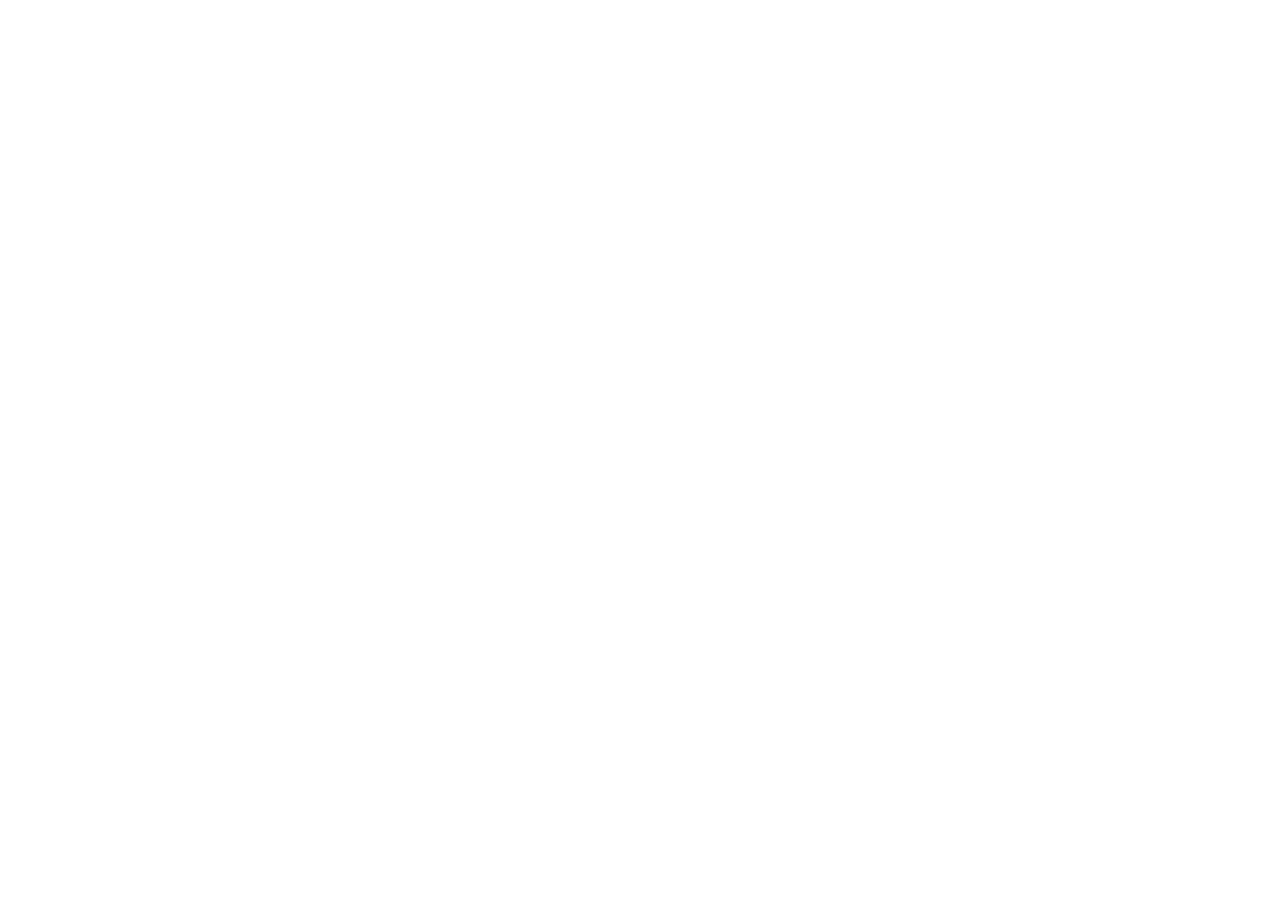
==== form.html @ 47bfc974 "add form files structure" ====
<!DOCTYPE html>
<html lang="en">

<head>
    <meta charset="UTF-8">
    <meta name="viewport" content="width=device-width, initial-scale=1.0">
    <meta http-equiv="X-UA-Compatible" content="ie=edge">
    <link rel="stylesheet" href="form.css">
    <title>Volt Roskilde - Checkout</title>
</head>

<body>
    

    <script src="form.js"></script>
</body>

</html>
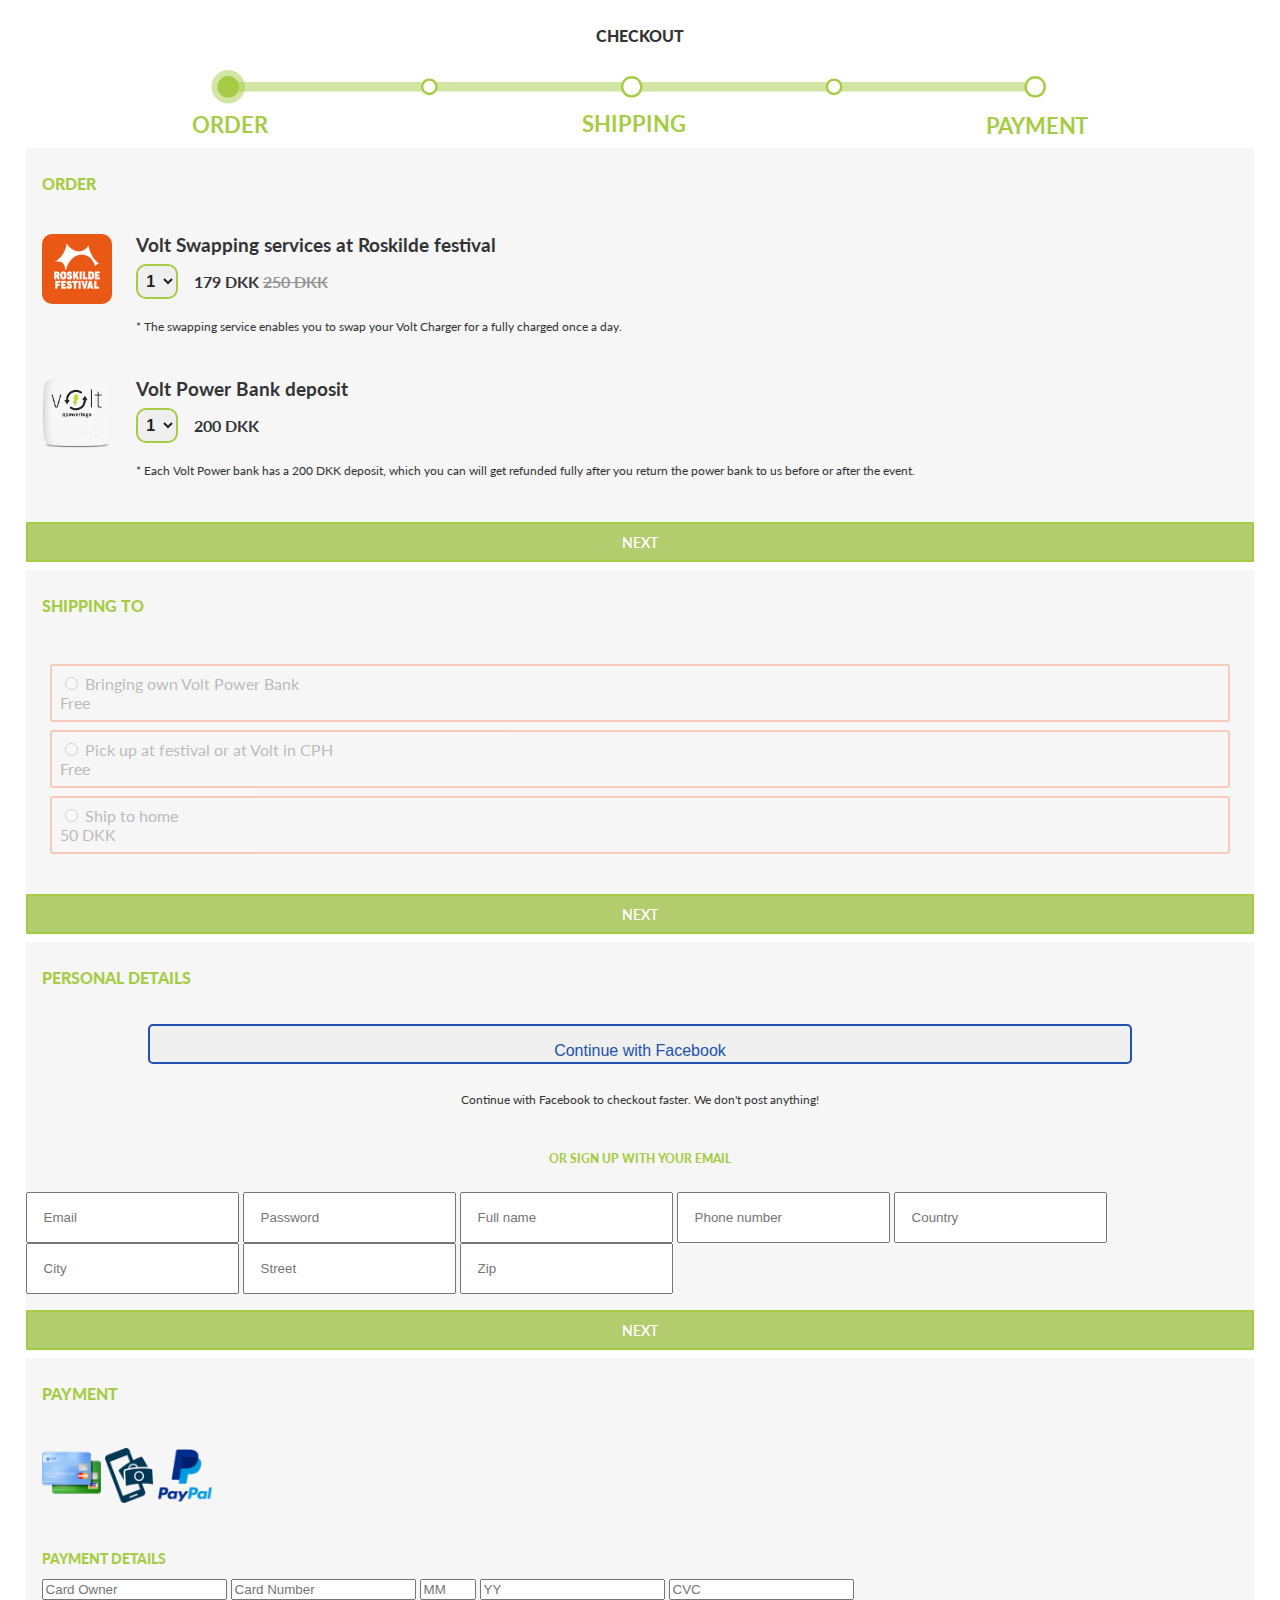
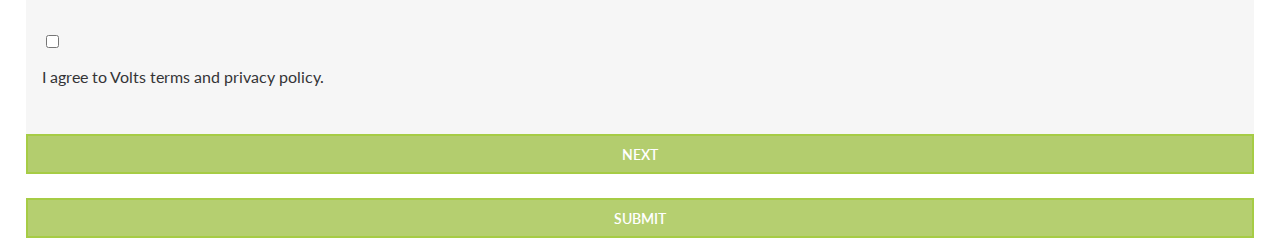
==== commit d18f62c0: "add full structure and a small part of js" ====
--- a/form.html
+++ b/form.html
@@ -5,13 +5,221 @@
     <meta charset="UTF-8">
     <meta name="viewport" content="width=device-width, initial-scale=1.0">
     <meta http-equiv="X-UA-Compatible" content="ie=edge">
+    <link rel="stylesheet" href="https://use.fontawesome.com/releases/v5.8.1/css/all.css"
+        integrity="sha384-50oBUHEmvpQ+1lW4y57PTFmhCaXp0ML5d60M1M7uH2+nqUivzIebhndOJK28anvf" crossorigin="anonymous">
+    <link href="https://fonts.googleapis.com/css?family=Lato:400,700,900" rel="stylesheet">
     <link rel="stylesheet" href="form.css">
     <title>Volt Roskilde - Checkout</title>
 </head>
 
 <body>
-    
-
+
+    <header id="header">
+        <h1 id="link__back"><i class="fas fa-chevron-left"></i></h1>
+        <h1>CHECKOUT</h1>
+    </header>
+
+    <!-- PROGRESS BAR -->
+    <section id="section__status" class="position--center">
+        <!-- Progress bar SVG -->
+        <svg id="progressBar" data-name="Layer 1" viewBox="0 0 373.65 29.23">
+
+            <g id="line" class="cls-1">
+                <rect class="cls-2" x="13.94" y="5" width="340" height="4" />
+            </g>
+
+            <circle id="active" class="cls-3" cx="14.94" cy="7" r="7" />
+            <circle id="step3" class="cls-4" cx="351.94" cy="7" r="4" />
+            <circle id="step2-5" class="cls-4" cx="267.94" cy="7" r="3" />
+            <circle id="step2" class="cls-4" cx="183.44" cy="7" r="4" />
+            <circle id="step1-5" class="cls-4" cx="98.94" cy="7" r="3" />
+            <circle id="step1" class="cls-5" cx="14.94" cy="7" r="4" /><text class="cls-6"
+                transform="translate(0 26.44)">ORDER</text><text class="cls-6"
+                transform="translate(162.53 25.97)">SHIPPING</text><text class="cls-6" transform="translate(331.24 26.66)">
+                <tspan class="cls-7">P</tspan>
+                <tspan class="cls-8" x="5.12" y="0">A</tspan>
+                <tspan x="10.69" y="0">YMEN</tspan>
+                <tspan class="cls-9" x="37.14" y="0">T</tspan>
+            </text>
+        </svg>
+    </section>
+
+    <!-- FORM -->
+    <form action="">
+        <!-- PLACE ORDER -->
+        <section>
+            <header class="sec__title">
+                <h2>ORDER</h2>
+                <h2 id="edit-order" class="clickable hide"><i class="fas fa-pen"></i></h2>
+            </header>
+
+            <article>
+                <div class="sec__product">
+                    <img class="border__radius--light" src="imgs/roskilde-festival-2019.png" alt="product image">
+                    <div class="product__details">
+                        <h3>Volt Swapping services at Roskilde festival</h3>
+
+                        <div class="display__flex ">
+                            <select class="border__radius--light border--dark"  id="inputQtySwap" name="quantity" required>
+                                <option value="1">1</option>
+                                <option value="2">2</option>
+                                <option value="3">3</option>
+                                <option value="4">4</option>
+                                <option value="5">5</option>
+                                <option value="6">6</option>
+                                <option value="7">7</option>
+                                <option value="8">8</option>
+                                <option value="9">9</option>
+                                <option value="10">10</option>
+                                <option value="11">11</option>
+                                <option value="12">12</option>
+                                <option value="13">13</option>
+                                <option value="14">14</option>
+                                <option value="15">15</option>
+                                <option value="16">16</option>
+                                <option value="17">17</option>
+                                <option value="18">18</option>
+                                <option value="19">19</option>
+                                <option value="20">20</option>
+                            </select>
+                            <p><span id="sec__price--new">179 DKK</span> <span id="sec__price--old">250 DKK</span></p>
+                        </div>
+
+                        <p class="text--details">
+                            * The swapping service enables you to swap your Volt Charger for a fully charged once a day.
+                        </p>
+                    </div>
+                </div>
+            </article>
+
+            <article>
+                <div class="sec__product">
+                    <img class="border__radius--light" src="imgs/volt-charger-trimmed.png" alt="product image">
+                    <div class="product__details">
+                        <h3>Volt Power Bank deposit</h3>
+            
+                        <div class="display__flex ">
+                            <select class="border__radius--light border--dark" id="inputQtyBattery" name="quantity" required>
+                                <option value="0">0</option>
+                                <option selected="selected" value="1">1</option>
+                                <option value="2">2</option>
+                                <option value="3">3</option>
+                                <option value="4">4</option>
+                                <option value="5">5</option>
+                                <option value="6">6</option>
+                                <option value="7">7</option>
+                                <option value="8">8</option>
+                                <option value="9">9</option>
+                                <option value="10">10</option>
+                                <option value="11">11</option>
+                                <option value="12">12</option>
+                                <option value="13">13</option>
+                                <option value="14">14</option>
+                                <option value="15">15</option>
+                                <option value="16">16</option>
+                                <option value="17">17</option>
+                                <option value="18">18</option>
+                                <option value="19">19</option>
+                                <option value="20">20</option>
+                            </select>
+                        <p id="sec__price">200 DKK</p>                        
+                    </div>
+                        <p class="text--details">
+                            * Each Volt Power bank has a 200 DKK deposit, which you can will get refunded fully after you return the power bank to
+                            us before or after the event.
+                        </p>
+                </div>
+                </div>
+            </article>
+
+            <button id="btn__order" class="btn__next border--dark">NEXT</button>
+        </section>
+
+        <!-- SHIPPING TO -->
+        <section>
+            <header class="sec__title">
+                <h2>SHIPPING TO</h2>
+                <h2 id="edit-shipping" class="clickable"><i class="fas fa-pen"></i></h2>
+            </header>
+
+            <div class="radio-box">
+                <div class="border--light">
+                    <input type="radio" name="shipto" value="own"> Bringing own Volt Power Bank<br>Free<br>
+                </div>
+                <div class="border--light">
+                    <input type="radio" name="shipto" value="festival"> Pick up at festival or at Volt in CPH<br>Free<br>
+                </div>
+                <div class="border--light">
+                    <input type="radio" name="shipto" value="home"> Ship to home<br>50 DKK<br>
+                </div>
+            </div>
+
+            <button id="btn__shipping" class="btn__next border--dark">NEXT</button>
+        </section>
+
+        <!-- PERSONAL DETAILS -->
+        <section>
+            <header class="sec__title">
+                <h2>PERSONAL DETAILS</h2>
+                <h2 id="edit-personal" class="clickable"><i class="fas fa-pen"></i></h2>
+            </header>
+            
+            <button id="btn__fb"><i class="fab fa-facebook-square"></i> Continue with Facebook</button>
+            <p class="text--details text--centered">
+                Continue with Facebook to checkout faster. We don't post anything!
+            </p>
+            <h2 class="sec__title-small text--centered">OR SIGN UP WITH YOUR EMAIL</h2>
+            
+            <input type="email" name="email" id="inputEmail" placeholder="Email" required>
+            <input type="password" name="password" id="inputPassword" placeholder="Password" required>
+            <input type="text" name="name" id="inputName" placeholder="Full name" required>
+            <input type="tel" name="phone" id="inputPhone" placeholder="Phone number" required>
+            <input type="country" class="form-control" id="inputCountry" placeholder="Country" required>
+
+            <input type="city" class="form-control" id="inputCity" placeholder="City" required>
+            <input type="street" class="form-control" id="inputStreet" placeholder="Street" required>
+            <input type="zip" class="form-control" id="inputZip" placeholder="Zip" required>
+
+            <button id="btn__personal" class="btn__next border--dark">NEXT</button>
+        </section>
+
+        <!-- PAYMENT -->        
+        <section>
+            <header class="sec__title">
+                <h2>PAYMENT</h2>
+                <h2 id="edit-payment" class="clickable"><i class="fas fa-pen"></i></h2>
+            </header>
+
+            <!-- Payment methods -->
+            <div>
+                <img src="imgs/card.png" alt="card icon">
+                <img src="imgs/mobile-pay.png" alt="mobile pay icon">
+                <img src="imgs/paypal.png" alt="paypal icon">
+            </div>
+
+            <!-- Card details if card payment option chosen -->
+            <div>
+                <h2 class="sec__title">PAYMENT DETAILS</h2>
+
+                <input type="name" name="cardOwner" id="inputCardOwner" placeholder="Card Owner" >
+                <input type="number" name="cardNumber" id="inputCardNr" placeholder="Card Number" />
+                <input type="number" name="MM" id="inputMM" placeholder="MM" minlength="2" maxlength="2" min="1" max="12" />
+                <input type="number" name="YY" id="inputYY" placeholder="YY" minlength="2" maxlength="2" min="19" />
+                <input type="number" name="CVC" id="inputCVC" placeholder="CVC" minlength="3" maxlength="3" />
+            </div>
+
+            <div >
+                <label >
+                    <input type="checkbox" name="terms" id="inputTerms" class="text--details" required>
+                    <p>I agree to Volts terms and privacy policy.</p>
+                </label>
+            </div>
+        
+            <button id="btn__payment" class="btn__next border--dark clickable">NEXT</button>
+        </section>
+
+        <input class="btn__next border--dark clickable" type="submit" value="SUBMIT">
+    </form>
     <script src="form.js"></script>
 </body>
 
--- a/form.css
+++ b/form.css
@@ -0,0 +1,284 @@
+:root {
+    --col-accent: #ff6632;
+    --col-main: #a6cc45;
+    --col-l-grey: #f6f6f6;
+    --col-m-grey: #414141;
+    --col-d-grey: #343436;
+    --col-black: #222222;
+
+    --font: 'Lato', sans-serif;
+
+}
+
+/* GENERAL */
+body {
+    width: 100vw;
+    height: 100vh;
+
+    margin: 0;
+
+    font-family: var(--font);
+    color: var(--col-d-grey);
+}
+
+h1 {
+    font-weight: 900;
+    font-size: 1rem;
+}
+h2 {
+    font-weight: 900;
+    font-size: 1rem;
+}
+select {
+    height: 35px;
+
+    margin: 8px 16px 0 0;
+
+    text-align: center;
+    color: var(--col-black);
+    font-size: 16px;
+    font-weight: 700; 
+}
+.position--center {
+    display: flex;
+    flex-direction: column;
+    justify-content: center;
+    align-items: center;
+}
+.display__flex {
+    display: flex;
+}
+.hide {
+   display: none; 
+}
+
+
+
+
+#header {
+    width: 100%;
+    height: 70px;
+
+    display: flex;
+    justify-content: center;
+    align-items: center;
+}
+
+
+#link__back {
+    margin: 24px 16px;
+
+    position: absolute;
+    top: 0;
+    left: 0;
+}
+
+/* BORDERS */
+.border--dark {
+    border: 2px solid var(--col-main);
+}
+.border--light {
+    border-radius: 3px;
+    border: 2px solid var(--col-accent);
+}
+.border__radius--light {
+    border-radius: 10px;
+}
+
+/* SECTIONS */
+form {
+    width: 96%;
+
+    padding-right: 2%; 
+    padding-left: 2%; 
+    
+}
+
+section {
+    margin-bottom: 8px;
+
+    background-color: var(--col-l-grey);
+
+}
+section > *:not(:last-child) {
+    box-sizing: border-box;
+    padding: 16px;
+}
+
+article {
+    
+}
+
+header {
+    height: 70px;
+}
+
+
+
+/* BUTTONS */
+button {
+   cursor: pointer; 
+}
+.btn__next {
+    height: 40px;
+    width: 100%;
+
+    margin: 16px 0 0;
+
+    font-family: var(--font);
+    font-size: 14px;
+    font-weight: 600;
+    color: white;
+
+    background-color: #9cbe3fbe;
+    transition: 0.4s ease-in-out;
+}
+.btn__next:hover {
+    background-color: #9cbe3f;
+}
+.clickable {
+    opacity: 1;
+    cursor: pointer;
+}
+#btn__fb {
+    height: 40px;
+    width: 80%;
+
+    margin: 1% 10% 0;
+
+    color: #2251af;
+    font-size: 16px;
+
+    border-radius: 5px;
+    border: 2px solid #2251af;
+
+    transition: 0.4s ease-out;
+}
+#btn__fb:hover {
+    color: white;
+    background-color: #2251af;
+}
+#edit-order {
+
+}
+
+
+/* PRODUCTS */
+.sec__title {
+    width: 100%;
+
+    display: flex;
+    justify-content: space-between;
+    align-items: center;
+
+    font-size: 14px;
+    color: var(--col-main);
+}
+.sec__title-small {
+    font-size: 12px;
+    color: var(--col-main);
+}
+.sec__product {
+    width: 100%;
+
+    display: flex;
+}
+.sec__product img {
+    width: 70px;
+    height: 70px;
+}
+.product__details {
+    margin-left: 24px;
+    margin-right: 24px;
+}
+.product__details h3 {
+    margin: 0;
+}
+#sec__price--old {
+    text-decoration: line-through;
+    font-weight: 700;
+    opacity: 0.5;
+}
+#sec__price--new {
+    font-weight: 700;
+}
+#sec__price {
+    font-weight: 700;
+}
+
+
+
+
+
+
+
+
+.radio-box > * {
+    box-sizing: border-box;
+    margin: 8px;
+    padding: 8px;
+
+    opacity: 0.3;
+}
+.radio-box > *:hover {
+    opacity: 1;
+}
+
+/* TEXT */
+.text--details {
+    font-size: 12px;
+}
+.text--centered {
+    width: 100%;
+    text-align: center;
+}
+
+/* STATUS BAR SVG */
+#section__status {
+    background-color: white;
+    height: 70px;
+
+
+}
+#progressBar {
+    width: 92%;
+}
+.cls-1,
+.cls-3 {
+    opacity: 0.5;
+}
+
+.cls-2,
+.cls-3,
+.cls-5,
+.cls-6 {
+    fill: #a6cc45;
+}
+
+.cls-4 {
+    fill: #fff;
+}
+
+.cls-4,
+.cls-5 {
+    stroke: #a6cc45;
+    stroke-miterlimit: 10;
+}
+
+.cls-6 {
+    font-size: 9px;
+    font-family: Lato-Bold, Lato;
+    font-weight: 700;
+}
+
+.cls-7 {
+    letter-spacing: -0.05em;
+}
+
+.cls-8 {
+    letter-spacing: -0.08em;
+}
+
+.cls-9 {
+    letter-spacing: -0.03em;
+}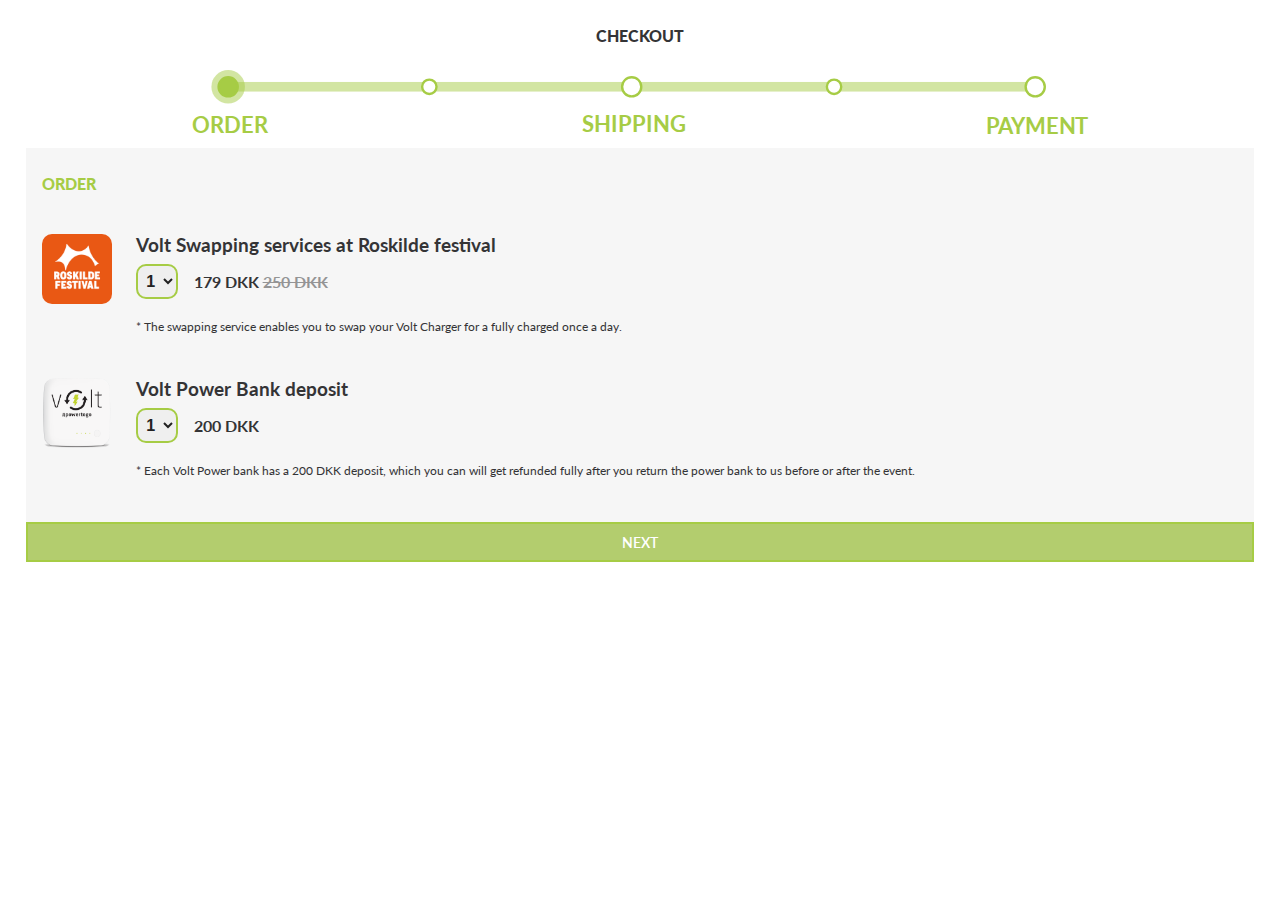
==== commit d05c565e: "add functionality on first section in the form" ====
--- a/form.html
+++ b/form.html
@@ -47,88 +47,84 @@
     <!-- FORM -->
     <form action="">
         <!-- PLACE ORDER -->
-        <section>
+        <section id="sectionOrder">
             <header class="sec__title">
                 <h2>ORDER</h2>
                 <h2 id="edit-order" class="clickable hide"><i class="fas fa-pen"></i></h2>
             </header>
 
-            <article>
-                <div class="sec__product">
-                    <img class="border__radius--light" src="imgs/roskilde-festival-2019.png" alt="product image">
-                    <div class="product__details">
-                        <h3>Volt Swapping services at Roskilde festival</h3>
-
-                        <div class="display__flex ">
-                            <select class="border__radius--light border--dark"  id="inputQtySwap" name="quantity" required>
-                                <option value="1">1</option>
-                                <option value="2">2</option>
-                                <option value="3">3</option>
-                                <option value="4">4</option>
-                                <option value="5">5</option>
-                                <option value="6">6</option>
-                                <option value="7">7</option>
-                                <option value="8">8</option>
-                                <option value="9">9</option>
-                                <option value="10">10</option>
-                                <option value="11">11</option>
-                                <option value="12">12</option>
-                                <option value="13">13</option>
-                                <option value="14">14</option>
-                                <option value="15">15</option>
-                                <option value="16">16</option>
-                                <option value="17">17</option>
-                                <option value="18">18</option>
-                                <option value="19">19</option>
-                                <option value="20">20</option>
-                            </select>
-                            <p><span id="sec__price--new">179 DKK</span> <span id="sec__price--old">250 DKK</span></p>
-                        </div>
-
-                        <p class="text--details">
-                            * The swapping service enables you to swap your Volt Charger for a fully charged once a day.
-                        </p>
+            <article class="sec__product">  
+                <img class="border__radius--light" src="imgs/roskilde-festival-2019.png" alt="product image">
+                <div class="product__details">
+                    <h3>Volt Swapping services at Roskilde festival</h3>
+
+                    <div class="display__flex ">
+                        <select class="border__radius--light border--dark"  id="inputQtySwap" name="quantity" required>
+                            <option value="1">1</option>
+                            <option value="2">2</option>
+                            <option value="3">3</option>
+                            <option value="4">4</option>
+                            <option value="5">5</option>
+                            <option value="6">6</option>
+                            <option value="7">7</option>
+                            <option value="8">8</option>
+                            <option value="9">9</option>
+                            <option value="10">10</option>
+                            <option value="11">11</option>
+                            <option value="12">12</option>
+                            <option value="13">13</option>
+                            <option value="14">14</option>
+                            <option value="15">15</option>
+                            <option value="16">16</option>
+                            <option value="17">17</option>
+                            <option value="18">18</option>
+                            <option value="19">19</option>
+                            <option value="20">20</option>
+                        </select>
+                        <p><span id="sec__price--new">179 DKK</span> <span id="sec__price--old">250 DKK</span></p>
                     </div>
-                </div>
+
+                    <p class="text--details">
+                        * The swapping service enables you to swap your Volt Charger for a fully charged once a day.
+                    </p>
+                </div>             
             </article>
 
-            <article>
-                <div class="sec__product">
-                    <img class="border__radius--light" src="imgs/volt-charger-trimmed.png" alt="product image">
-                    <div class="product__details">
-                        <h3>Volt Power Bank deposit</h3>
-            
-                        <div class="display__flex ">
-                            <select class="border__radius--light border--dark" id="inputQtyBattery" name="quantity" required>
-                                <option value="0">0</option>
-                                <option selected="selected" value="1">1</option>
-                                <option value="2">2</option>
-                                <option value="3">3</option>
-                                <option value="4">4</option>
-                                <option value="5">5</option>
-                                <option value="6">6</option>
-                                <option value="7">7</option>
-                                <option value="8">8</option>
-                                <option value="9">9</option>
-                                <option value="10">10</option>
-                                <option value="11">11</option>
-                                <option value="12">12</option>
-                                <option value="13">13</option>
-                                <option value="14">14</option>
-                                <option value="15">15</option>
-                                <option value="16">16</option>
-                                <option value="17">17</option>
-                                <option value="18">18</option>
-                                <option value="19">19</option>
-                                <option value="20">20</option>
-                            </select>
+            <article class="sec__product">
+                <img class="border__radius--light" src="imgs/volt-charger-trimmed.png" alt="product image">
+                <div class="product__details">
+                    <h3>Volt Power Bank deposit</h3>
+        
+                    <div class="display__flex ">
+                        <select class="border__radius--light border--dark" id="inputQtyBattery" name="quantity" required>
+                            <option value="0">0</option>
+                            <option selected="selected" value="1">1</option>
+                            <option value="2">2</option>
+                            <option value="3">3</option>
+                            <option value="4">4</option>
+                            <option value="5">5</option>
+                            <option value="6">6</option>
+                            <option value="7">7</option>
+                            <option value="8">8</option>
+                            <option value="9">9</option>
+                            <option value="10">10</option>
+                            <option value="11">11</option>
+                            <option value="12">12</option>
+                            <option value="13">13</option>
+                            <option value="14">14</option>
+                            <option value="15">15</option>
+                            <option value="16">16</option>
+                            <option value="17">17</option>
+                            <option value="18">18</option>
+                            <option value="19">19</option>
+                            <option value="20">20</option>
+                        </select>
                         <p id="sec__price">200 DKK</p>                        
                     </div>
-                        <p class="text--details">
-                            * Each Volt Power bank has a 200 DKK deposit, which you can will get refunded fully after you return the power bank to
-                            us before or after the event.
-                        </p>
-                </div>
+                    <p class="text--details">
+                        * Each Volt Power bank has a 200 DKK deposit, which you can will get refunded fully after you return the power bank to
+                        us before or after the event.
+                    </p>
                 </div>
             </article>
 
@@ -136,7 +132,7 @@
         </section>
 
         <!-- SHIPPING TO -->
-        <section>
+        <section id="sectionShipping">
             <header class="sec__title">
                 <h2>SHIPPING TO</h2>
                 <h2 id="edit-shipping" class="clickable"><i class="fas fa-pen"></i></h2>
@@ -158,7 +154,7 @@
         </section>
 
         <!-- PERSONAL DETAILS -->
-        <section>
+        <section id="sectionPersonal">
             <header class="sec__title">
                 <h2>PERSONAL DETAILS</h2>
                 <h2 id="edit-personal" class="clickable"><i class="fas fa-pen"></i></h2>
@@ -184,7 +180,7 @@
         </section>
 
         <!-- PAYMENT -->        
-        <section>
+        <section id="sectionPayment">
             <header class="sec__title">
                 <h2>PAYMENT</h2>
                 <h2 id="edit-payment" class="clickable"><i class="fas fa-pen"></i></h2>
@@ -218,7 +214,7 @@
             <button id="btn__payment" class="btn__next border--dark clickable">NEXT</button>
         </section>
 
-        <input class="btn__next border--dark clickable" type="submit" value="SUBMIT">
+        <input id="finalConfirm" class="btn__next border--dark clickable" type="submit" value="SUBMIT">
     </form>
     <script src="form.js"></script>
 </body>
--- a/form.css
+++ b/form.css
@@ -218,11 +218,8 @@
     margin: 8px;
     padding: 8px;
 
-    opacity: 0.3;
-}
-.radio-box > *:hover {
-    opacity: 1;
-}
+}
+
 
 /* TEXT */
 .text--details {
@@ -234,11 +231,13 @@
 }
 
 /* STATUS BAR SVG */
+#active {
+    position: relative;
+    
+}
 #section__status {
     background-color: white;
     height: 70px;
-
-
 }
 #progressBar {
     width: 92%;
